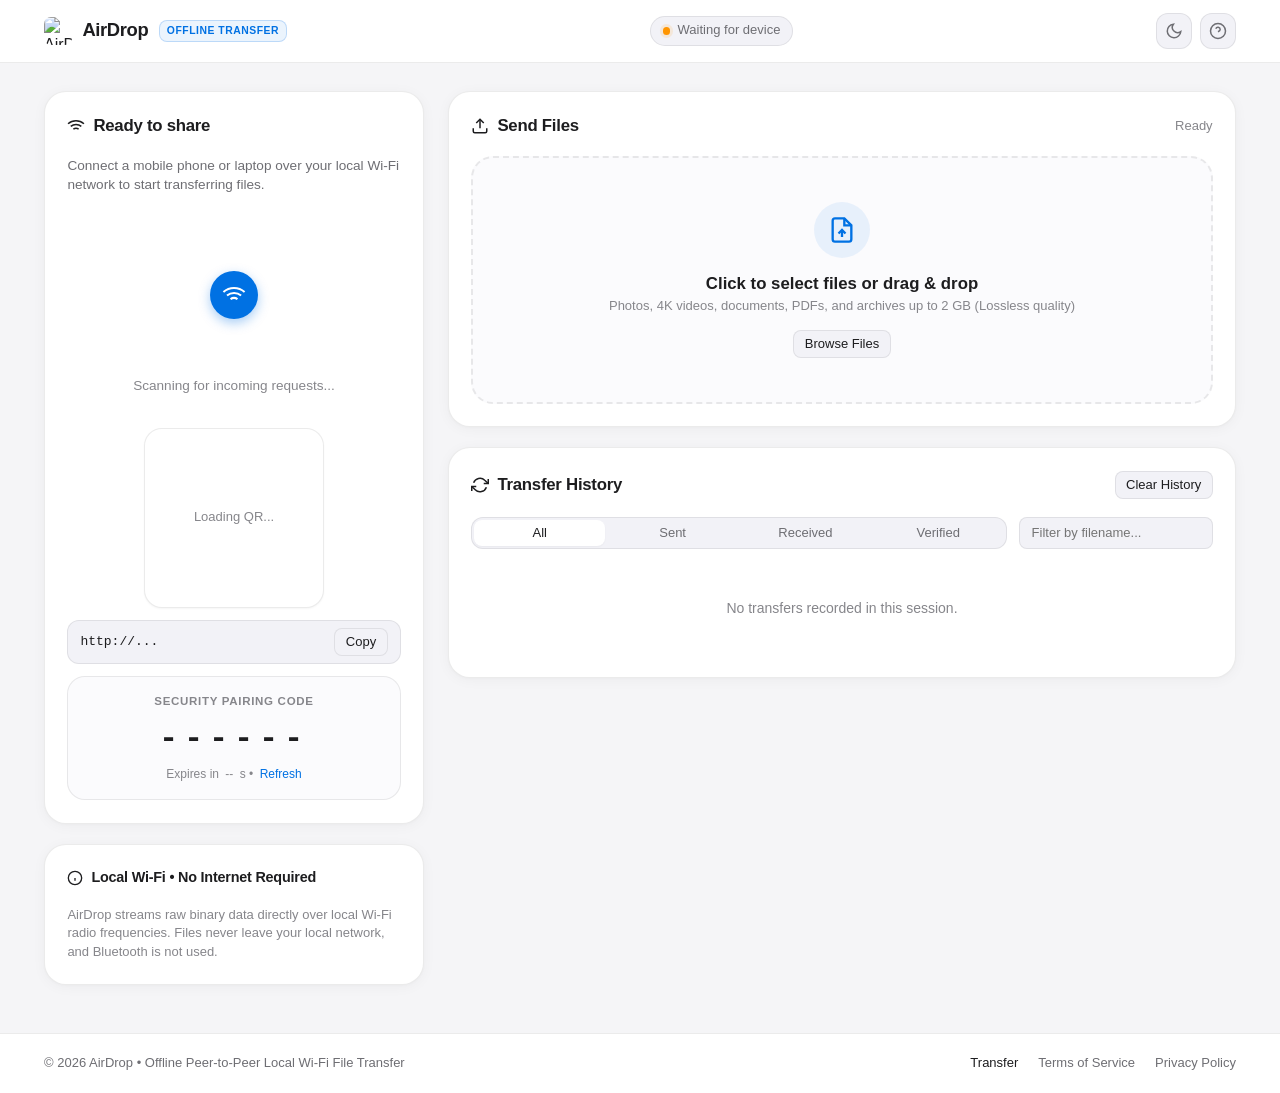
==== templates/index.html @ 707ced8e "Initial commit: AirDrop - Offline File Transfer System" ====
<!DOCTYPE html>
<html lang="en">
<head>
  <meta charset="UTF-8">
  <meta name="viewport" content="width=device-width, initial-scale=1.0, viewport-fit=cover">
  <title>AirDrop — Offline File Transfer</title>
  <meta name="description" content="Offline Wi-Fi peer-to-peer file transfer system inspired by Apple AirDrop. Transfer original full-quality files between laptop and phone without internet or Bluetooth.">
  <link rel="icon" type="image/svg+xml" href="/favicon.svg">
  <link rel="stylesheet" href="/static/css/styles.css">
</head>
<body>
  <!-- Apple-inspired Navigation Bar -->
  <header class="app-header">
    <div class="header-inner">
      <a href="/" class="brand-link" id="brandLink">
        <img src="/favicon.svg" alt="AirDrop Logo" width="28" height="28" class="brand-icon">
        <span class="brand-name">AirDrop</span>
        <span class="brand-badge">OFFLINE TRANSFER</span>
      </a>

      <div class="header-center">
        <!-- Authoritative Connection Status Indicator -->
        <div class="status-pill" id="connectionStatusPill" title="Connection state">
          <span class="status-dot waiting" id="statusDot"></span>
          <span id="connectionStateLabel">Waiting for device</span>
        </div>
      </div>

      <div class="header-actions">
        <!-- Theme Switcher -->
        <button id="themeToggleBtn" class="btn btn-secondary btn-icon" title="Toggle dark/light theme" aria-label="Toggle theme">
          <svg class="icon-sun" width="18" height="18" viewBox="0 0 24 24" fill="none" stroke="currentColor" stroke-width="2"><circle cx="12" cy="12" r="5"/><path d="M12 1v2M12 21v2M4.22 4.22l1.42 1.42M18.36 18.36l1.42 1.42M1 12h2M21 12h2M4.22 19.78l1.42-1.42M18.36 5.64l1.42-1.42"/></svg>
          <svg class="icon-moon" width="18" height="18" viewBox="0 0 24 24" fill="none" stroke="currentColor" stroke-width="2"><path d="M21 12.79A9 9 0 1 1 11.21 3 7 7 0 0 0 21 12.79z"/></svg>
        </button>
        <!-- Help / Guide -->
        <button id="helpBtn" class="btn btn-secondary btn-icon" title="Setup & Help Guide" aria-label="Help Guide">
          <svg width="18" height="18" viewBox="0 0 24 24" fill="none" stroke="currentColor" stroke-width="2"><circle cx="12" cy="12" r="10"/><path d="M9.09 9a3 3 0 0 1 5.83 1c0 2-3 3-3 3"/><line x1="12" y1="17" x2="12.01" y2="17"/></svg>
        </button>
        <!-- Disconnect Session -->
        <button id="disconnectBtn" class="btn btn-secondary btn-sm" title="End transfer session" style="display: none;">
          Disconnect
        </button>
      </div>
    </div>
  </header>

  <!-- Main Application Container -->
  <main class="page-container">

    <!-- Host Pairing Request Alert Container -->
    <div id="pairingBannerContainer"></div>

    <div class="dashboard-grid">

      <!-- LEFT COLUMN: Connection, Pairing, and Device Discovery -->
      <aside class="sidebar-col">

        <!-- Host Connection Panel -->
        <div class="card" id="hostConnectionCard">
          <div class="card-header">
            <h2 class="card-title" id="connectionCardTitle">
              <svg width="18" height="18" viewBox="0 0 24 24" fill="none" stroke="currentColor" stroke-width="2"><path d="M5 12.55a11 11 0 0 1 14.08 0M1.42 9a16 16 0 0 1 21.16 0M8.53 16.11a6 6 0 0 1 6.95 0M12 20h.01"/></svg>
              <span id="connectionCardHeading">Ready to share</span>
            </h2>
          </div>

          <p class="card-desc" id="connectionCardDesc">
            Connect a mobile phone or laptop over your local Wi-Fi network to start transferring files.
          </p>

          <!-- Dynamic State View 1: Waiting for Device (Radar Pulse & QR Code) -->
          <div id="waitingForDeviceView">
            <div class="radar-hero">
              <div class="radar-waves">
                <div class="radar-ring r1"></div>
                <div class="radar-ring r2"></div>
                <div class="radar-ring r3"></div>
                <div class="radar-center-icon">
                  <svg width="24" height="24" viewBox="0 0 24 24" fill="none" stroke="currentColor" stroke-width="2"><path d="M5 12.55a11 11 0 0 1 14.08 0M1.42 9a16 16 0 0 1 21.16 0M8.53 16.11a6 6 0 0 1 6.95 0M12 20h.01"/></svg>
                </div>
              </div>
              <div class="text-muted" style="font-weight: 500; font-size: 0.85rem;">Scanning for incoming requests...</div>
            </div>

            <!-- QR Code Box -->
            <div class="qr-box" id="qrContainer">
              <span class="text-muted">Loading QR...</span>
            </div>

            <!-- Connection URL -->
            <div class="connection-url-bar">
              <span class="connection-url-text" id="accessUrlText">http://...</span>
              <button class="btn btn-secondary btn-sm" id="copyUrlBtn" title="Copy URL">Copy</button>
            </div>

            <!-- Network Interface Selector (Shown if host has multiple network adapters) -->
            <div id="interfaceSelectorContainer" style="margin: 0.5rem 0; display: none;">
              <label for="interfaceSelect" class="text-muted" style="display: block; font-size: 0.72rem; margin-bottom: 0.25rem;">Active Network Adapter:</label>
              <select id="interfaceSelect" class="btn btn-secondary btn-sm" style="width: 100%; text-align: left;"></select>
            </div>

            <!-- 6-Digit Pairing PIN Box -->
            <div class="pairing-pin-container">
              <div class="pairing-pin-label">Security Pairing Code</div>
              <div class="pairing-pin-digits" id="pairingCodeDisplay">------</div>
              <div class="pairing-pin-expiry">
                Expires in <span id="pairingTimerDisplay">--</span>s &bull;
                <a href="#" id="refreshCodeLink" style="color: var(--accent); text-decoration: none;">Refresh</a>
              </div>
            </div>
          </div>

          <!-- Dynamic State View 2: Connected Device Display -->
          <div id="connectedDeviceView" style="display: none;">
            <div class="connected-device-banner">
              <div class="device-avatar-icon" id="deviceAvatarIcon">
                <svg width="22" height="22" viewBox="0 0 24 24" fill="none" stroke="currentColor" stroke-width="2"><rect x="5" y="2" width="14" height="20" rx="2" ry="2"/><line x1="12" y1="18" x2="12.01" y2="18"/></svg>
              </div>
              <div class="device-details-body">
                <div class="device-headline" id="connectedDeviceName">Mobile Device</div>
                <div class="device-subline">
                  <span id="connectedDeviceIp">192.168.x.x</span> &bull;
                  <span id="connectedDeviceDuration">Connected</span>
                </div>
              </div>
            </div>

            <p class="text-muted" style="font-size: 0.8125rem; line-height: 1.45; margin-bottom: 0.75rem;">
              Direct peer-to-peer Wi-Fi connection active. Transfers stream at full local network bandwidth with SHA-256 verification.
            </p>

            <button class="btn btn-secondary btn-sm" id="disconnectDeviceBtn" style="width: 100%;">
              Disconnect Device
            </button>
          </div>

        </div>

        <!-- Client View: Pairing Input Form (Shown on Phone until paired) -->
        <div class="card" id="clientPairingCard" style="display: none;">
          <div class="card-header">
            <h2 class="card-title">
              <svg width="18" height="18" viewBox="0 0 24 24" fill="none" stroke="currentColor" stroke-width="2"><path d="M12 22s8-4 8-10V5l-8-3-8 3v7c0 6 8 10 8 10z"/></svg>
              Pair with Laptop
            </h2>
          </div>

          <p class="card-desc">
            Enter the 6-digit pairing code displayed on the laptop to authorize secure file transfers.
          </p>

          <form id="pairForm" class="pair-form">
            <input
              type="text"
              id="pairCodeInput"
              class="pair-input"
              maxlength="6"
              inputmode="numeric"
              pattern="[0-9]*"
              placeholder="000000"
              autocomplete="off"
              required
            >
            <button type="submit" class="btn btn-primary btn-lg" id="submitPairBtn">
              Authorize Device
            </button>
            <div id="pairStatusMessage" class="text-muted" style="text-align: center; min-height: 1.25rem;"></div>
          </form>
        </div>

        <!-- Offline Architecture Info Card -->
        <div class="card">
          <div class="card-header">
            <h3 class="card-title" style="font-size: 0.9rem;">
              <svg width="16" height="16" viewBox="0 0 24 24" fill="none" stroke="currentColor" stroke-width="2"><circle cx="12" cy="12" r="10"/><line x1="12" y1="16" x2="12" y2="12"/><line x1="12" y1="8" x2="12.01" y2="8"/></svg>
              Local Wi-Fi &bull; No Internet Required
            </h3>
          </div>
          <p class="text-muted" style="line-height: 1.45;">
            AirDrop streams raw binary data directly over local Wi-Fi radio frequencies. Files never leave your local network, and Bluetooth is not used.
          </p>
        </div>

      </aside>

      <!-- RIGHT COLUMN: File Sharing Workspace -->
      <section class="main-col">

        <!-- 1. Send Files Card -->
        <div class="card" id="sendFilesCard">
          <div class="card-header">
            <h2 class="card-title">
              <svg width="18" height="18" viewBox="0 0 24 24" fill="none" stroke="currentColor" stroke-width="2"><path d="M21 15v4a2 2 0 0 1-2 2H5a2 2 0 0 1-2-2v-4"/><polyline points="17 8 12 3 7 8"/><line x1="12" y1="3" x2="12" y2="15"/></svg>
              <span id="sendCardHeading">Send Files</span>
            </h2>
            <span class="text-muted" id="fileCountBadge">Ready</span>
          </div>

          <!-- Drag and Drop / Touch Picker Area -->
          <div class="dropzone-workspace" id="dropzone">
            <div class="dropzone-icon-circle">
              <svg width="28" height="28" viewBox="0 0 24 24" fill="none" stroke="currentColor" stroke-width="2">
                <path d="M14 2H6a2 2 0 0 0-2 2v16a2 2 0 0 0 2 2h12a2 2 0 0 0 2-2V8z"/>
                <polyline points="14 2 14 8 20 8"/>
                <line x1="12" y1="18" x2="12" y2="12"/>
                <polyline points="9 15 12 12 15 15"/>
              </svg>
            </div>
            <div>
              <div class="dropzone-title">Click to select files or drag & drop</div>
              <div class="dropzone-subtitle">Photos, 4K videos, documents, PDFs, and archives up to 2 GB (Lossless quality)</div>
            </div>
            <button type="button" class="btn btn-secondary btn-sm" style="pointer-events: none;">
              Browse Files
            </button>
            <input type="file" id="fileInput" class="file-input-hidden" multiple>
          </div>

          <!-- Staged / Selected Files Preview Tray -->
          <div id="stagedListContainer" class="staged-tray" style="display: none;">
            <div class="staged-tray-header">
              <span id="stagedCountHeading">Files Staged for Transfer</span>
              <div style="display: flex; gap: 0.5rem;">
                <button class="btn btn-secondary btn-sm" id="clearSelectionBtn">Clear</button>
                <button class="btn btn-primary btn-sm" id="confirmSendBtn">Transfer Now</button>
              </div>
            </div>
            <ul class="file-preview-list" id="stagedFileList"></ul>
          </div>
        </div>

        <!-- 2. Available Files to Download (Incoming from Laptop) -->
        <div class="card" id="incomingFilesCard" style="display: none;">
          <div class="card-header">
            <h2 class="card-title">
              <svg width="18" height="18" viewBox="0 0 24 24" fill="none" stroke="currentColor" stroke-width="2"><path d="M21 15v4a2 2 0 0 1-2 2H5a2 2 0 0 1-2-2v-4"/><polyline points="7 10 12 15 17 10"/><line x1="12" y1="15" x2="12" y2="3"/></svg>
              Available Downloads
            </h2>
            <button class="btn btn-secondary btn-sm" id="refreshFilesBtn" title="Refresh files list">
              Refresh
            </button>
          </div>
          <div id="incomingFilesList">
            <div class="empty-state">No incoming files staged right now.</div>
          </div>
        </div>

        <!-- 3. Active Transfers Card -->
        <div class="card" id="activeTransfersCard" style="display: none;">
          <div class="card-header">
            <h2 class="card-title">
              <svg width="18" height="18" viewBox="0 0 24 24" fill="none" stroke="currentColor" stroke-width="2"><circle cx="12" cy="12" r="10"/><polyline points="12 6 12 12 16 14"/></svg>
              Active Transfers
            </h2>
          </div>
          <div id="activeTransferContainer"></div>
        </div>

        <!-- 4. Transfer History Card -->
        <div class="card" id="historyCard">
          <div class="card-header">
            <h2 class="card-title">
              <svg width="18" height="18" viewBox="0 0 24 24" fill="none" stroke="currentColor" stroke-width="2"><polyline points="23 4 23 10 17 10"/><polyline points="1 20 1 14 7 14"/><path d="M3.51 9a9 9 0 0 1 14.85-3.36L23 10M1 14l4.64 4.36A9 9 0 0 0 20.49 15"/></svg>
              Transfer History
            </h2>
            <button class="btn btn-secondary btn-sm" id="clearHistoryBtn">Clear History</button>
          </div>

          <!-- Controls: Segmented Filter & Search -->
          <div style="display: flex; gap: 0.75rem; flex-wrap: wrap; margin-bottom: 0.85rem;">
            <div class="segmented-control" style="flex: 1; min-width: 240px;">
              <button class="segmented-btn active" data-filter="all">All</button>
              <button class="segmented-btn" data-filter="sent">Sent</button>
              <button class="segmented-btn" data-filter="received">Received</button>
              <button class="segmented-btn" data-filter="verified">Verified</button>
            </div>
            <input
              type="text"
              id="historySearchInput"
              class="btn btn-secondary btn-sm"
              placeholder="Filter by filename..."
              style="padding: 0.4rem 0.75rem; min-width: 170px; text-align: left;"
            >
          </div>

          <!-- History Item Cards List -->
          <div class="history-list" id="historyList">
            <div class="empty-state">No transfers recorded in this session.</div>
          </div>
        </div>

      </section>

    </div>
  </main>

  <!-- Checksum Modal -->
  <div class="modal-overlay" id="checksumModal">
    <div class="modal-card">
      <div class="modal-header">
        <h3 class="card-title">SHA-256 Cryptographic Digest</h3>
        <button class="btn btn-secondary btn-icon btn-sm" id="closeChecksumModal">&times;</button>
      </div>
      <div class="modal-body">
        <p style="margin-bottom: 0.5rem; font-weight: 600;" id="modalFileTitle">Filename</p>
        <p class="text-muted" style="margin-bottom: 0.75rem;">
          Calculated byte-for-byte over the complete file stream to ensure 100% lossless data integrity:
        </p>
        <div style="background-color: var(--bg-card-subtle); border: 1px solid var(--border); padding: 0.85rem; border-radius: var(--radius-md); font-family: var(--font-mono); font-size: 0.8125rem; word-break: break-all;" id="modalHashContent">
          hash
        </div>
      </div>
      <div style="display: flex; justify-content: flex-end; gap: 0.5rem;">
        <button class="btn btn-secondary btn-sm" id="copyHashBtn">Copy Hash</button>
        <button class="btn btn-primary btn-sm" id="dismissChecksumModal">Done</button>
      </div>
    </div>
  </div>

  <!-- Help & Guide Modal -->
  <div class="modal-overlay" id="helpModal">
    <div class="modal-card">
      <div class="modal-header">
        <h3 class="card-title">AirDrop Setup & Troubleshooting</h3>
        <button class="btn btn-secondary btn-icon btn-sm" id="closeHelpModal">&times;</button>
      </div>
      <div class="modal-body">
        <h4 style="margin-bottom: 0.35rem;">1. Connecting Without Internet Access</h4>
        <p class="text-muted" style="margin-bottom: 0.85rem;">
          Turn on <strong>Mobile Hotspot</strong> in Windows Settings (Network & internet &rarr; Mobile hotspot). Connect your mobile phone to this Wi-Fi hotspot. Transfers stream at full local Wi-Fi speeds even if Windows displays "No Internet".
        </p>

        <h4 style="margin-bottom: 0.35rem;">2. Mobile Phone Data Routing</h4>
        <p class="text-muted" style="margin-bottom: 0.85rem;">
          When connected to offline Wi-Fi, some phones attempt to route browser traffic through Mobile Cellular Data. Temporarily <strong>turn off Mobile Data</strong> on your phone, or tap the system alert and select <strong>"Stay Connected"</strong>.
        </p>

        <h4 style="margin-bottom: 0.35rem;">3. Full Quality File Integrity</h4>
        <p class="text-muted">
          Unlike messaging platforms, AirDrop never resizes images or recompresses 4K videos. The cryptographic SHA-256 hash mathematically verifies that every byte matches the original file.
        </p>
      </div>
      <div style="display: flex; justify-content: flex-end;">
        <button class="btn btn-primary btn-sm" id="dismissHelpModal">Got It</button>
      </div>
    </div>
  </div>

  <!-- Toast Container -->
  <div class="toast-container" id="toastContainer"></div>

  <!-- Footer -->
  <footer class="app-footer">
    <div class="footer-inner">
      <p class="footer-copy">&copy; 2026 AirDrop &bull; Offline Peer-to-Peer Local Wi-Fi File Transfer</p>
      <nav class="footer-nav">
        <a href="/" class="active">Transfer</a>
        <a href="/terms">Terms of Service</a>
        <a href="/privacy">Privacy Policy</a>
      </nav>
    </div>
  </footer>

  <!-- Application Logic -->
  <script src="/static/js/app.js"></script>
</body>
</html>
---- static/css/styles.css ----
/*
 * AirDrop — Offline File Transfer
 * Apple-inspired System UI Design System (macOS & iOS)
 * Minimalist, calm, responsive, and precision-engineered.
 */

:root {
  --font-sans: -apple-system, BlinkMacSystemFont, "SF Pro Text", "SF Pro Display", "SF Pro", "Helvetica Neue", Helvetica, Arial, sans-serif;
  --font-mono: "SF Mono", "SFMono-Regular", ui-monospace, Menlo, Monaco, Consolas, monospace;

  /* Apple Light System Palette */
  --bg-page: #f5f5f7;
  --bg-card: #ffffff;
  --bg-card-secondary: #fbfbfd;
  --bg-card-subtle: #f2f2f7;
  --border: rgba(0, 0, 0, 0.08);
  --border-subtle: rgba(0, 0, 0, 0.04);
  --border-focus: #0071e3;
  --text-primary: #1d1d1f;
  --text-secondary: #6e6e73;
  --text-muted: #86868b;
  --accent: #0071e3;
  --accent-hover: #0077ed;
  --accent-subtle: rgba(0, 113, 227, 0.08);
  --accent-border: rgba(0, 113, 227, 0.2);
  --success: #34c759;
  --success-subtle: rgba(52, 199, 89, 0.12);
  --success-border: rgba(52, 199, 89, 0.25);
  --warning: #ff9500;
  --warning-subtle: rgba(255, 149, 0, 0.12);
  --warning-border: rgba(255, 149, 0, 0.25);
  --danger: #ff3b30;
  --danger-subtle: rgba(255, 59, 48, 0.1);
  --danger-border: rgba(255, 59, 48, 0.25);

  --radius-sm: 8px;
  --radius-md: 12px;
  --radius-lg: 18px;
  --radius-xl: 22px;
  --radius-full: 9999px;

  --shadow-sm: 0 1px 2px rgba(0, 0, 0, 0.04);
  --shadow-card: 0 2px 14px rgba(0, 0, 0, 0.04), 0 1px 3px rgba(0, 0, 0, 0.02);
  --shadow-floating: 0 12px 36px rgba(0, 0, 0, 0.08), 0 4px 12px rgba(0, 0, 0, 0.04);

  --transition-fast: 0.18s cubic-bezier(0.16, 1, 0.3, 1);
  --transition-normal: 0.28s cubic-bezier(0.16, 1, 0.3, 1);
}

[data-theme="dark"] {
  /* Apple Dark System Palette */
  --bg-page: #000000;
  --bg-card: #1c1c1e;
  --bg-card-secondary: #242426;
  --bg-card-subtle: #2c2c2e;
  --border: rgba(255, 255, 255, 0.1);
  --border-subtle: rgba(255, 255, 255, 0.05);
  --border-focus: #2997ff;
  --text-primary: #f5f5f7;
  --text-secondary: #a1a1a6;
  --text-muted: #86868b;
  --accent: #2997ff;
  --accent-hover: #40a9ff;
  --accent-subtle: rgba(41, 151, 255, 0.14);
  --accent-border: rgba(41, 151, 255, 0.3);
  --success: #30d158;
  --success-subtle: rgba(48, 209, 88, 0.16);
  --success-border: rgba(48, 209, 88, 0.3);
  --warning: #ffd60a;
  --warning-subtle: rgba(255, 214, 10, 0.16);
  --warning-border: rgba(255, 214, 10, 0.3);
  --danger: #ff453a;
  --danger-subtle: rgba(255, 69, 58, 0.16);
  --danger-border: rgba(255, 69, 58, 0.3);

  --shadow-sm: 0 1px 2px rgba(0, 0, 0, 0.4);
  --shadow-card: 0 2px 14px rgba(0, 0, 0, 0.35);
  --shadow-floating: 0 16px 40px rgba(0, 0, 0, 0.65);
}

/* Reset and Layout */
*, *::before, *::after {
  box-sizing: border-box;
  margin: 0;
  padding: 0;
}

body {
  font-family: var(--font-sans);
  background-color: var(--bg-page);
  color: var(--text-primary);
  line-height: 1.45;
  -webkit-font-smoothing: antialiased;
  min-height: 100vh;
  display: flex;
  flex-direction: column;
}

h1, h2, h3, h4 {
  color: var(--text-primary);
  font-weight: 600;
  letter-spacing: -0.015em;
}

p {
  color: var(--text-secondary);
}

.text-muted {
  color: var(--text-muted);
  font-size: 0.8125rem;
}

.text-mono {
  font-family: var(--font-mono);
}

/* Header */
.app-header {
  background-color: var(--bg-card);
  border-bottom: 1px solid var(--border);
  position: sticky;
  top: 0;
  z-index: 50;
  backdrop-filter: blur(12px);
  -webkit-backdrop-filter: blur(12px);
}

.header-inner {
  max-width: 1240px;
  margin: 0 auto;
  padding: 0.8rem 1.5rem;
  display: flex;
  align-items: center;
  justify-content: space-between;
  gap: 1rem;
}

.brand-link {
  display: flex;
  align-items: center;
  gap: 0.65rem;
  text-decoration: none;
  color: var(--text-primary);
}

.brand-icon {
  display: block;
  border-radius: 7px;
}

.brand-name {
  font-size: 1.15rem;
  font-weight: 600;
  letter-spacing: -0.02em;
}

.brand-badge {
  font-size: 0.65rem;
  font-weight: 600;
  padding: 0.15rem 0.45rem;
  border-radius: var(--radius-sm);
  background-color: var(--accent-subtle);
  color: var(--accent);
  border: 1px solid var(--accent-border);
  letter-spacing: 0.05em;
}

.header-center {
  display: flex;
  align-items: center;
  gap: 0.6rem;
}

.header-actions {
  display: flex;
  align-items: center;
  gap: 0.5rem;
}

/* Connection State Status Pills */
.status-pill {
  display: inline-flex;
  align-items: center;
  gap: 0.45rem;
  font-size: 0.8125rem;
  font-weight: 500;
  padding: 0.3rem 0.75rem;
  border-radius: var(--radius-full);
  background-color: var(--bg-card-subtle);
  border: 1px solid var(--border);
  color: var(--text-secondary);
  transition: all var(--transition-fast);
}

.status-dot {
  width: 7.5px;
  height: 7.5px;
  border-radius: 50%;
  flex-shrink: 0;
}

.status-dot.waiting {
  background-color: var(--warning);
  box-shadow: 0 0 0 3px var(--warning-subtle);
}

.status-dot.connected {
  background-color: var(--success);
  box-shadow: 0 0 0 3px var(--success-subtle);
}

.status-dot.disconnected {
  background-color: var(--text-muted);
}

/* Layout */
.page-container {
  max-width: 1240px;
  width: 100%;
  margin: 0 auto;
  padding: 1.75rem 1.5rem 3rem;
  flex: 1;
}

.content-narrow {
  max-width: 740px;
}

.dashboard-grid {
  display: grid;
  grid-template-columns: 380px 1fr;
  gap: 1.5rem;
  align-items: start;
}

@media (max-width: 960px) {
  .dashboard-grid {
    grid-template-columns: 1fr;
  }
}

/* Apple Cards */
.card {
  background-color: var(--bg-card);
  border: 1px solid var(--border);
  border-radius: var(--radius-xl);
  padding: 1.4rem;
  box-shadow: var(--shadow-card);
  position: relative;
  transition: border-color var(--transition-fast), box-shadow var(--transition-fast);
}

.card + .card {
  margin-top: 1.25rem;
}

.card-header {
  display: flex;
  align-items: center;
  justify-content: space-between;
  margin-bottom: 1.1rem;
}

.card-title {
  font-size: 1.05rem;
  font-weight: 600;
  display: flex;
  align-items: center;
  gap: 0.5rem;
}

.card-desc {
  font-size: 0.85rem;
  color: var(--text-secondary);
  margin-bottom: 1rem;
  line-height: 1.4;
}

/* Radar Animation / Waiting Container */
.radar-hero {
  display: flex;
  flex-direction: column;
  align-items: center;
  text-align: center;
  padding: 1.25rem 0.5rem;
  position: relative;
}

.radar-waves {
  width: 130px;
  height: 130px;
  border-radius: 50%;
  position: relative;
  display: flex;
  align-items: center;
  justify-content: center;
  margin-bottom: 1rem;
}

.radar-ring {
  position: absolute;
  border-radius: 50%;
  border: 1.5px solid var(--accent);
  opacity: 0;
  pointer-events: none;
}

.radar-ring.r1 {
  width: 50px;
  height: 50px;
  animation: airdrop-pulse 3s infinite cubic-bezier(0.2, 0.8, 0.4, 1);
}

.radar-ring.r2 {
  width: 90px;
  height: 90px;
  animation: airdrop-pulse 3s infinite 1s cubic-bezier(0.2, 0.8, 0.4, 1);
}

.radar-ring.r3 {
  width: 130px;
  height: 130px;
  animation: airdrop-pulse 3s infinite 2s cubic-bezier(0.2, 0.8, 0.4, 1);
}

.radar-center-icon {
  width: 48px;
  height: 48px;
  border-radius: 50%;
  background-color: var(--accent);
  color: #ffffff;
  display: flex;
  align-items: center;
  justify-content: center;
  box-shadow: 0 4px 12px rgba(0, 113, 227, 0.35);
  z-index: 2;
}

@keyframes airdrop-pulse {
  0% {
    transform: scale(0.6);
    opacity: 0.7;
  }
  70% {
    transform: scale(1.1);
    opacity: 0.15;
  }
  100% {
    transform: scale(1.25);
    opacity: 0;
  }
}

@media (prefers-reduced-motion: reduce) {
  .radar-ring {
    animation: none;
    opacity: 0.2;
    transform: none;
  }
}

/* QR Code & Pairing Box */
.qr-box {
  background-color: #ffffff;
  padding: 0.75rem;
  border-radius: var(--radius-lg);
  border: 1px solid var(--border);
  box-shadow: var(--shadow-sm);
  display: flex;
  align-items: center;
  justify-content: center;
  margin: 0.75rem auto;
  width: 180px;
  height: 180px;
}

.qr-box svg, .qr-box img {
  max-width: 100%;
  max-height: 100%;
  display: block;
}

.connection-url-bar {
  display: flex;
  align-items: center;
  gap: 0.5rem;
  background-color: var(--bg-card-subtle);
  border: 1px solid var(--border);
  padding: 0.45rem 0.75rem;
  border-radius: var(--radius-md);
  width: 100%;
  justify-content: space-between;
  margin: 0.75rem 0;
}

.connection-url-text {
  font-family: var(--font-mono);
  font-size: 0.8125rem;
  color: var(--text-primary);
  overflow: hidden;
  text-overflow: ellipsis;
  white-space: nowrap;
}

/* Apple Pairing PIN Card */
.pairing-pin-container {
  background-color: var(--bg-card-secondary);
  border: 1px solid var(--border);
  border-radius: var(--radius-lg);
  padding: 1rem;
  text-align: center;
  margin-top: 0.75rem;
}

.pairing-pin-label {
  font-size: 0.72rem;
  font-weight: 600;
  text-transform: uppercase;
  letter-spacing: 0.06em;
  color: var(--text-muted);
  margin-bottom: 0.35rem;
}

.pairing-pin-digits {
  font-family: var(--font-mono);
  font-size: 2rem;
  font-weight: 700;
  letter-spacing: 0.18em;
  color: var(--text-primary);
  margin: 0.25rem 0;
}

.pairing-pin-expiry {
  font-size: 0.75rem;
  color: var(--text-muted);
  display: flex;
  align-items: center;
  justify-content: center;
  gap: 0.4rem;
}

/* Connected Device Status Card */
.connected-device-banner {
  display: flex;
  align-items: center;
  gap: 1rem;
  background-color: var(--success-subtle);
  border: 1px solid var(--success-border);
  border-radius: var(--radius-lg);
  padding: 1rem 1.2rem;
  margin-bottom: 1rem;
}

.device-avatar-icon {
  width: 44px;
  height: 44px;
  border-radius: 50%;
  background-color: var(--success);
  color: #ffffff;
  display: flex;
  align-items: center;
  justify-content: center;
  flex-shrink: 0;
}

.device-details-body {
  flex: 1;
  overflow: hidden;
}

.device-headline {
  font-size: 0.95rem;
  font-weight: 600;
  color: var(--text-primary);
}

.device-subline {
  font-size: 0.78rem;
  color: var(--text-secondary);
  display: flex;
  align-items: center;
  gap: 0.4rem;
  flex-wrap: wrap;
}

/* Pairing Authorization Request Banner */
.pairing-request-alert {
  background-color: var(--warning-subtle);
  border: 1px solid var(--warning-border);
  border-radius: var(--radius-lg);
  padding: 1rem 1.2rem;
  margin-bottom: 1.25rem;
  display: flex;
  flex-direction: column;
  gap: 0.6rem;
  box-shadow: var(--shadow-sm);
  animation: banner-enter 0.25s cubic-bezier(0.16, 1, 0.3, 1);
}

@keyframes banner-enter {
  from {
    opacity: 0;
    transform: translateY(-8px);
  }
  to {
    opacity: 1;
    transform: translateY(0);
  }
}

.pairing-request-header {
  font-size: 0.92rem;
  font-weight: 600;
  color: var(--text-primary);
  display: flex;
  align-items: center;
  gap: 0.5rem;
}

.pairing-request-actions {
  display: flex;
  gap: 0.6rem;
  justify-content: flex-end;
  margin-top: 0.25rem;
}

/* Buttons */
.btn {
  display: inline-flex;
  align-items: center;
  justify-content: center;
  gap: 0.4rem;
  font-family: inherit;
  font-size: 0.875rem;
  font-weight: 500;
  padding: 0.5rem 0.95rem;
  border-radius: var(--radius-md);
  border: 1px solid transparent;
  cursor: pointer;
  text-decoration: none;
  transition: all var(--transition-fast);
  white-space: nowrap;
  outline: none;
}

.btn:focus-visible {
  box-shadow: 0 0 0 3px var(--accent-subtle);
}

.btn-primary {
  background-color: var(--accent);
  color: #ffffff;
}

.btn-primary:hover {
  background-color: var(--accent-hover);
}

.btn-secondary {
  background-color: var(--bg-card-subtle);
  color: var(--text-primary);
  border-color: var(--border);
}

.btn-secondary:hover {
  background-color: var(--border);
}

.btn-danger {
  background-color: var(--danger-subtle);
  color: var(--danger);
  border-color: var(--danger-border);
}

.btn-danger:hover {
  background-color: var(--danger);
  color: #ffffff;
}

.btn-icon {
  padding: 0.5rem;
  border-radius: var(--radius-md);
  color: var(--text-secondary);
}

.btn-icon:hover {
  color: var(--text-primary);
  background-color: var(--bg-card-subtle);
}

.btn-sm {
  font-size: 0.8125rem;
  padding: 0.35rem 0.65rem;
  border-radius: var(--radius-sm);
}

.btn-lg {
  font-size: 0.95rem;
  padding: 0.75rem 1.4rem;
  border-radius: var(--radius-lg);
  font-weight: 600;
}

/* Theme Toggle Icon Switching */
[data-theme="light"] .icon-sun {
  display: none;
}
[data-theme="light"] .icon-moon {
  display: block;
}
[data-theme="dark"] .icon-sun {
  display: block;
}
[data-theme="dark"] .icon-moon {
  display: none;
}

/* File Sharing Workspace & Drag Drop */
.dropzone-workspace {
  border: 2px dashed var(--border);
  border-radius: var(--radius-xl);
  background-color: var(--bg-card-secondary);
  padding: 2.75rem 1.5rem;
  text-align: center;
  cursor: pointer;
  transition: all var(--transition-normal);
  display: flex;
  flex-direction: column;
  align-items: center;
  justify-content: center;
  gap: 0.9rem;
}

.dropzone-workspace:hover, .dropzone-workspace.dragover {
  border-color: var(--accent);
  background-color: var(--accent-subtle);
  transform: scale(0.995);
}

.dropzone-icon-circle {
  width: 56px;
  height: 56px;
  border-radius: 50%;
  background-color: var(--accent-subtle);
  color: var(--accent);
  display: flex;
  align-items: center;
  justify-content: center;
}

.dropzone-title {
  font-size: 1.05rem;
  font-weight: 600;
}

.dropzone-subtitle {
  font-size: 0.8125rem;
  color: var(--text-muted);
}

.file-input-hidden {
  display: none;
}

/* Staged Files Preview */
.staged-tray {
  margin-top: 1.25rem;
  border-top: 1px solid var(--border-subtle);
  padding-top: 1rem;
}

.staged-tray-header {
  display: flex;
  align-items: center;
  justify-content: space-between;
  margin-bottom: 0.75rem;
  font-size: 0.85rem;
  font-weight: 600;
}

.file-preview-list {
  list-style: none;
  display: flex;
  flex-direction: column;
  gap: 0.5rem;
}

.file-preview-item {
  display: flex;
  align-items: center;
  justify-content: space-between;
  padding: 0.65rem 0.9rem;
  background-color: var(--bg-card-subtle);
  border: 1px solid var(--border);
  border-radius: var(--radius-md);
  gap: 0.75rem;
  transition: background-color var(--transition-fast);
}

.file-preview-info {
  display: flex;
  align-items: center;
  gap: 0.65rem;
  overflow: hidden;
}

.file-preview-title {
  font-size: 0.875rem;
  font-weight: 500;
  overflow: hidden;
  text-overflow: ellipsis;
  white-space: nowrap;
}

/* Active Transfer Cards */
.transfer-card {
  background-color: var(--bg-card-secondary);
  border: 1px solid var(--border);
  border-radius: var(--radius-lg);
  padding: 1rem;
  margin-bottom: 0.75rem;
  animation: card-appear 0.25s cubic-bezier(0.16, 1, 0.3, 1);
}

@keyframes card-appear {
  from {
    opacity: 0;
    transform: translateY(6px);
  }
  to {
    opacity: 1;
    transform: translateY(0);
  }
}

.transfer-card-header {
  display: flex;
  align-items: center;
  justify-content: space-between;
  margin-bottom: 0.5rem;
  gap: 0.5rem;
}

.transfer-card-title {
  font-size: 0.9rem;
  font-weight: 600;
  overflow: hidden;
  text-overflow: ellipsis;
  white-space: nowrap;
}

.progress-track {
  width: 100%;
  height: 6px;
  background-color: var(--border);
  border-radius: var(--radius-full);
  overflow: hidden;
  margin: 0.5rem 0;
}

.progress-bar {
  height: 100%;
  background-color: var(--accent);
  width: 0%;
  border-radius: var(--radius-full);
  transition: width 0.2s ease;
}

.progress-meta {
  display: flex;
  justify-content: space-between;
  align-items: center;
  font-size: 0.75rem;
  color: var(--text-muted);
}

/* Segmented Control */
.segmented-control {
  display: flex;
  background-color: var(--bg-card-subtle);
  border: 1px solid var(--border);
  border-radius: var(--radius-md);
  padding: 2px;
  gap: 2px;
}

.segmented-btn {
  flex: 1;
  padding: 0.35rem 0.65rem;
  font-size: 0.8125rem;
  font-weight: 500;
  border: none;
  background: none;
  color: var(--text-secondary);
  border-radius: var(--radius-sm);
  cursor: pointer;
  transition: all var(--transition-fast);
  text-align: center;
}

.segmented-btn.active {
  background-color: var(--bg-card);
  color: var(--text-primary);
  box-shadow: var(--shadow-sm);
}

/* Badges */
.badge {
  display: inline-flex;
  align-items: center;
  gap: 0.3rem;
  font-size: 0.72rem;
  font-weight: 600;
  padding: 0.18rem 0.5rem;
  border-radius: var(--radius-full);
  border: 1px solid transparent;
}

.badge-verified {
  background-color: var(--success-subtle);
  color: var(--success);
  border-color: var(--success-border);
}

.badge-calculated {
  background-color: var(--accent-subtle);
  color: var(--accent);
  border-color: var(--accent-border);
}

.badge-mismatch {
  background-color: var(--danger-subtle);
  color: var(--danger);
  border-color: var(--danger-border);
}

.hash-preview {
  font-family: var(--font-mono);
  font-size: 0.72rem;
  color: var(--text-muted);
  cursor: pointer;
  text-decoration: underline dotted;
}

/* Mobile Pair Form */
.pair-form {
  display: flex;
  flex-direction: column;
  gap: 0.85rem;
  max-width: 320px;
  margin: 1.5rem auto;
}

.pair-input {
  font-family: var(--font-mono);
  font-size: 1.75rem;
  text-align: center;
  letter-spacing: 0.22em;
  padding: 0.85rem;
  border-radius: var(--radius-lg);
  border: 1.5px solid var(--border);
  background-color: var(--bg-card);
  color: var(--text-primary);
  outline: none;
  transition: border-color var(--transition-fast);
}

.pair-input:focus {
  border-color: var(--border-focus);
}

/* History Cards */
.history-list {
  display: flex;
  flex-direction: column;
  gap: 0.65rem;
  margin-top: 0.85rem;
}

.history-card-item {
  display: flex;
  align-items: center;
  justify-content: space-between;
  padding: 0.85rem 1rem;
  background-color: var(--bg-card-secondary);
  border: 1px solid var(--border);
  border-radius: var(--radius-lg);
  gap: 0.75rem;
  transition: all var(--transition-fast);
}

.history-card-item:hover {
  border-color: var(--text-muted);
}

.history-info {
  display: flex;
  align-items: center;
  gap: 0.75rem;
  overflow: hidden;
}

.history-meta-sub {
  font-size: 0.75rem;
  color: var(--text-muted);
  display: flex;
  gap: 0.5rem;
  align-items: center;
  flex-wrap: wrap;
  margin-top: 0.15rem;
}

/* Modals */
.modal-overlay {
  position: fixed;
  inset: 0;
  background-color: rgba(0, 0, 0, 0.45);
  backdrop-filter: blur(8px);
  -webkit-backdrop-filter: blur(8px);
  display: flex;
  align-items: center;
  justify-content: center;
  padding: 1.25rem;
  z-index: 100;
  opacity: 0;
  pointer-events: none;
  transition: opacity var(--transition-fast);
}

.modal-overlay.active {
  opacity: 1;
  pointer-events: auto;
}

.modal-card {
  background-color: var(--bg-card);
  border: 1px solid var(--border);
  border-radius: var(--radius-xl);
  max-width: 500px;
  width: 100%;
  box-shadow: var(--shadow-floating);
  padding: 1.5rem;
  transform: scale(0.96);
  transition: transform var(--transition-normal);
}

.modal-overlay.active .modal-card {
  transform: scale(1);
}

.modal-header {
  display: flex;
  justify-content: space-between;
  align-items: center;
  margin-bottom: 1rem;
}

.modal-body {
  margin-bottom: 1.25rem;
  font-size: 0.875rem;
  color: var(--text-secondary);
  word-break: break-all;
}

/* Floating Toast Notification */
.toast-container {
  position: fixed;
  bottom: 1.5rem;
  left: 50%;
  transform: translateX(-50%);
  z-index: 200;
  pointer-events: none;
  display: flex;
  flex-direction: column;
  gap: 0.5rem;
  align-items: center;
}

.toast {
  background-color: var(--text-primary);
  color: var(--bg-card);
  padding: 0.5rem 1rem;
  border-radius: var(--radius-full);
  font-size: 0.8125rem;
  font-weight: 500;
  box-shadow: var(--shadow-floating);
  display: flex;
  align-items: center;
  gap: 0.5rem;
  animation: toast-in 0.25s cubic-bezier(0.16, 1, 0.3, 1);
  pointer-events: auto;
}

@keyframes toast-in {
  from {
    opacity: 0;
    transform: translateY(10px);
  }
  to {
    opacity: 1;
    transform: translateY(0);
  }
}

/* Empty State */
.empty-state {
  text-align: center;
  padding: 2.25rem 1rem;
  color: var(--text-muted);
  font-size: 0.875rem;
}

/* Footer */
.app-footer {
  border-top: 1px solid var(--border);
  background-color: var(--bg-card);
  margin-top: auto;
}

.footer-inner {
  max-width: 1240px;
  margin: 0 auto;
  padding: 1.25rem 1.5rem;
  display: flex;
  align-items: center;
  justify-content: space-between;
  gap: 1rem;
  font-size: 0.8125rem;
  color: var(--text-muted);
}

.footer-nav {
  display: flex;
  gap: 1.25rem;
}

.footer-nav a {
  color: var(--text-secondary);
  text-decoration: none;
}

.footer-nav a:hover, .footer-nav a.active {
  color: var(--text-primary);
}

/* Mobile Optimizations */
@media (max-width: 680px) {
  .page-container {
    padding: 1rem 1rem 2.5rem;
  }
  .card {
    padding: 1.1rem;
    border-radius: var(--radius-lg);
  }
  .header-inner {
    padding: 0.65rem 1rem;
  }
  .brand-badge {
    display: none;
  }
  .footer-inner {
    flex-direction: column;
    text-align: center;
  }
  .btn-lg {
    width: 100%;
    min-height: 48px;
  }
}
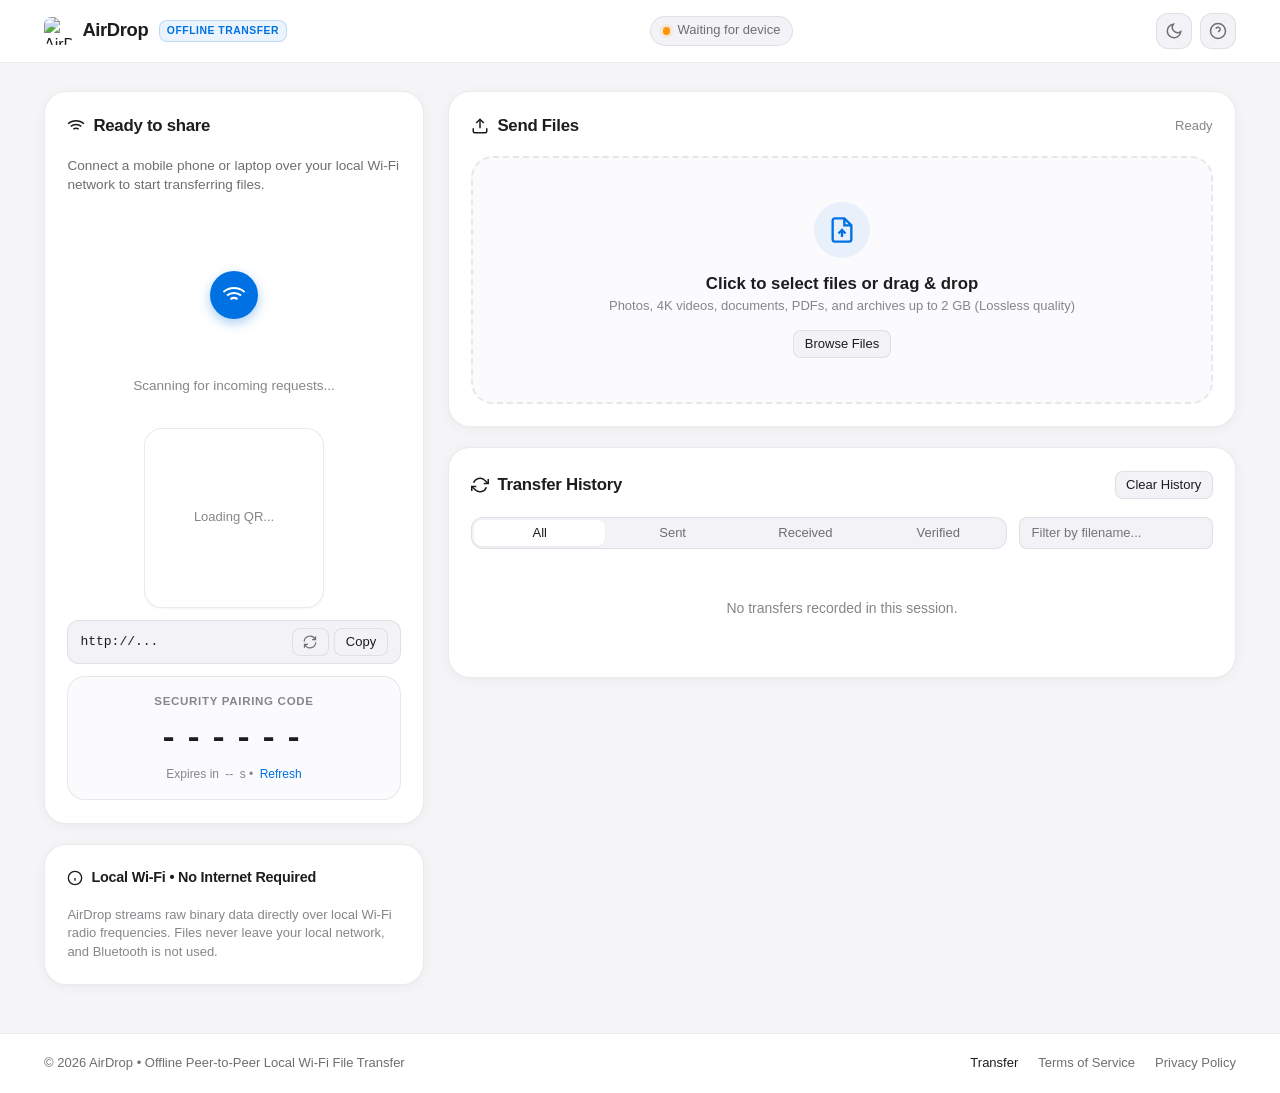
==== commit a67d88d8: "Enhance P2P visual transfer beam on both sender & receiver, add network rescan, and polish UI" ====
--- a/templates/index.html
+++ b/templates/index.html
@@ -90,7 +90,12 @@
             <!-- Connection URL -->
             <div class="connection-url-bar">
               <span class="connection-url-text" id="accessUrlText">http://...</span>
-              <button class="btn btn-secondary btn-sm" id="copyUrlBtn" title="Copy URL">Copy</button>
+              <div style="display: flex; gap: 0.35rem;">
+                <button class="btn btn-secondary btn-icon btn-sm" id="refreshNetworkBtn" title="Rescan Wi-Fi & network adapters">
+                  <svg width="14" height="14" viewBox="0 0 24 24" fill="none" stroke="currentColor" stroke-width="2"><path d="M21.5 2v6h-6M2.5 22v-6h6M2 11.5a10 10 0 0 1 18.8-4.3M22 12.5a10 10 0 0 1-18.8 4.2"/></svg>
+                </button>
+                <button class="btn btn-secondary btn-sm" id="copyUrlBtn" title="Copy URL">Copy</button>
+              </div>
             </div>
 
             <!-- Network Interface Selector (Shown if host has multiple network adapters) -->
--- a/static/css/styles.css
+++ b/static/css/styles.css
@@ -713,20 +713,32 @@
   white-space: nowrap;
 }
 
-/* Active Transfer Cards */
+/* Active Transfer Cards & Apple-Style P2P Beam Animation */
 .transfer-card {
   background-color: var(--bg-card-secondary);
   border: 1px solid var(--border);
-  border-radius: var(--radius-lg);
-  padding: 1rem;
-  margin-bottom: 0.75rem;
-  animation: card-appear 0.25s cubic-bezier(0.16, 1, 0.3, 1);
+  border-radius: var(--radius-xl);
+  padding: 1.25rem;
+  margin-bottom: 1rem;
+  box-shadow: var(--shadow-sm);
+  animation: card-appear 0.3s cubic-bezier(0.16, 1, 0.3, 1);
+  position: relative;
+  overflow: hidden;
+  transition: all var(--transition-normal);
+}
+
+.transfer-card.incoming-transfer {
+  border-left: 3px solid var(--accent);
+}
+
+.transfer-card.outgoing-transfer {
+  border-left: 3px solid var(--success);
 }
 
 @keyframes card-appear {
   from {
     opacity: 0;
-    transform: translateY(6px);
+    transform: translateY(8px);
   }
   to {
     opacity: 1;
@@ -738,25 +750,148 @@
   display: flex;
   align-items: center;
   justify-content: space-between;
-  margin-bottom: 0.5rem;
-  gap: 0.5rem;
+  margin-bottom: 0.75rem;
+  gap: 0.75rem;
+}
+
+.transfer-card-title-group {
+  display: flex;
+  align-items: center;
+  gap: 0.65rem;
+  overflow: hidden;
+  flex: 1;
 }
 
 .transfer-card-title {
-  font-size: 0.9rem;
+  font-size: 0.95rem;
   font-weight: 600;
+  color: var(--text-primary);
   overflow: hidden;
   text-overflow: ellipsis;
   white-space: nowrap;
 }
 
+/* Peer-to-Peer Visual Wireless Beam */
+.p2p-beam-stage {
+  display: flex;
+  align-items: center;
+  justify-content: space-between;
+  padding: 0.85rem 1.1rem;
+  background-color: var(--bg-card);
+  border: 1px solid var(--border-subtle);
+  border-radius: var(--radius-lg);
+  margin: 0.75rem 0;
+  position: relative;
+  overflow: hidden;
+}
+
+.p2p-device-node {
+  display: flex;
+  flex-direction: column;
+  align-items: center;
+  gap: 0.35rem;
+  z-index: 2;
+  min-width: 65px;
+}
+
+.p2p-node-avatar {
+  width: 42px;
+  height: 42px;
+  border-radius: 50%;
+  background-color: var(--bg-card-subtle);
+  border: 2px solid var(--border);
+  display: flex;
+  align-items: center;
+  justify-content: center;
+  color: var(--text-primary);
+  position: relative;
+  transition: all var(--transition-normal);
+}
+
+.p2p-device-node.active .p2p-node-avatar {
+  border-color: var(--accent);
+  box-shadow: 0 0 0 4px var(--accent-subtle);
+  color: var(--accent);
+}
+
+.p2p-node-name {
+  font-size: 0.72rem;
+  font-weight: 600;
+  color: var(--text-secondary);
+  text-align: center;
+  max-width: 85px;
+  overflow: hidden;
+  text-overflow: ellipsis;
+  white-space: nowrap;
+}
+
+/* Traveling Wireless Particle Beam */
+.p2p-beam-track {
+  flex: 1;
+  height: 2px;
+  background: var(--border);
+  margin: 0 0.85rem;
+  position: relative;
+  overflow: visible;
+  display: flex;
+  align-items: center;
+}
+
+.p2p-beam-pulses {
+  position: absolute;
+  top: 0;
+  left: 0;
+  width: 100%;
+  height: 100%;
+  background: linear-gradient(90deg, transparent, var(--accent), transparent);
+  animation: flowingBeam 1.6s infinite linear;
+}
+
+@keyframes flowingBeam {
+  0% { transform: translateX(-100%); }
+  100% { transform: translateX(100%); }
+}
+
+.p2p-flying-packet {
+  position: absolute;
+  top: -12px;
+  width: 24px;
+  height: 24px;
+  border-radius: 6px;
+  background-color: var(--accent);
+  color: #ffffff;
+  display: flex;
+  align-items: center;
+  justify-content: center;
+  box-shadow: 0 2px 8px rgba(0, 113, 227, 0.4);
+  animation: glideFlight 2s infinite cubic-bezier(0.4, 0, 0.2, 1);
+}
+
+.transfer-card.direction-reverse .p2p-flying-packet {
+  animation: glideFlightReverse 2s infinite cubic-bezier(0.4, 0, 0.2, 1);
+}
+
+@keyframes glideFlight {
+  0% { left: 5%; opacity: 0; transform: scale(0.7); }
+  20% { opacity: 1; transform: scale(1); }
+  80% { opacity: 1; transform: scale(1); }
+  100% { left: 90%; opacity: 0; transform: scale(0.7); }
+}
+
+@keyframes glideFlightReverse {
+  0% { left: 90%; opacity: 0; transform: scale(0.7); }
+  20% { opacity: 1; transform: scale(1); }
+  80% { opacity: 1; transform: scale(1); }
+  100% { left: 5%; opacity: 0; transform: scale(0.7); }
+}
+
 .progress-track {
   width: 100%;
-  height: 6px;
+  height: 7px;
   background-color: var(--border);
   border-radius: var(--radius-full);
   overflow: hidden;
-  margin: 0.5rem 0;
+  margin: 0.65rem 0 0.45rem 0;
 }
 
 .progress-bar {
@@ -764,15 +899,71 @@
   background-color: var(--accent);
   width: 0%;
   border-radius: var(--radius-full);
-  transition: width 0.2s ease;
+  transition: width 0.15s ease-out;
+  box-shadow: 0 0 6px var(--accent-subtle);
 }
 
 .progress-meta {
   display: flex;
   justify-content: space-between;
   align-items: center;
-  font-size: 0.75rem;
+  font-size: 0.78rem;
   color: var(--text-muted);
+}
+
+/* Completion Animated Checkmark SVG */
+.checkmark-wrap {
+  width: 24px;
+  height: 24px;
+  flex-shrink: 0;
+}
+
+.checkmark-svg {
+  width: 24px;
+  height: 24px;
+  border-radius: 50%;
+  display: block;
+  stroke-width: 2.5;
+  stroke: var(--success);
+  stroke-miterlimit: 10;
+  fill: none;
+}
+
+.checkmark-circle {
+  stroke-dasharray: 166;
+  stroke-dashoffset: 166;
+  stroke-width: 2.5;
+  stroke: var(--success);
+  fill: none;
+  animation: strokeCircle 0.5s cubic-bezier(0.65, 0, 0.45, 1) forwards;
+}
+
+.checkmark-check {
+  transform-origin: 50% 50%;
+  stroke-dasharray: 48;
+  stroke-dashoffset: 48;
+  stroke: var(--success);
+  animation: strokeCheck 0.3s cubic-bezier(0.65, 0, 0.45, 1) 0.4s forwards;
+}
+
+@keyframes strokeCircle {
+  100% { stroke-dashoffset: 0; }
+}
+
+@keyframes strokeCheck {
+  100% { stroke-dashoffset: 0; }
+}
+
+.verifying-spinner {
+  width: 13px;
+  height: 13px;
+  border: 2px solid var(--accent-subtle);
+  border-top-color: var(--accent);
+  border-radius: 50%;
+  animation: spin 0.8s infinite linear;
+  display: inline-block;
+  vertical-align: middle;
+  margin-right: 4px;
 }
 
 /* Segmented Control */
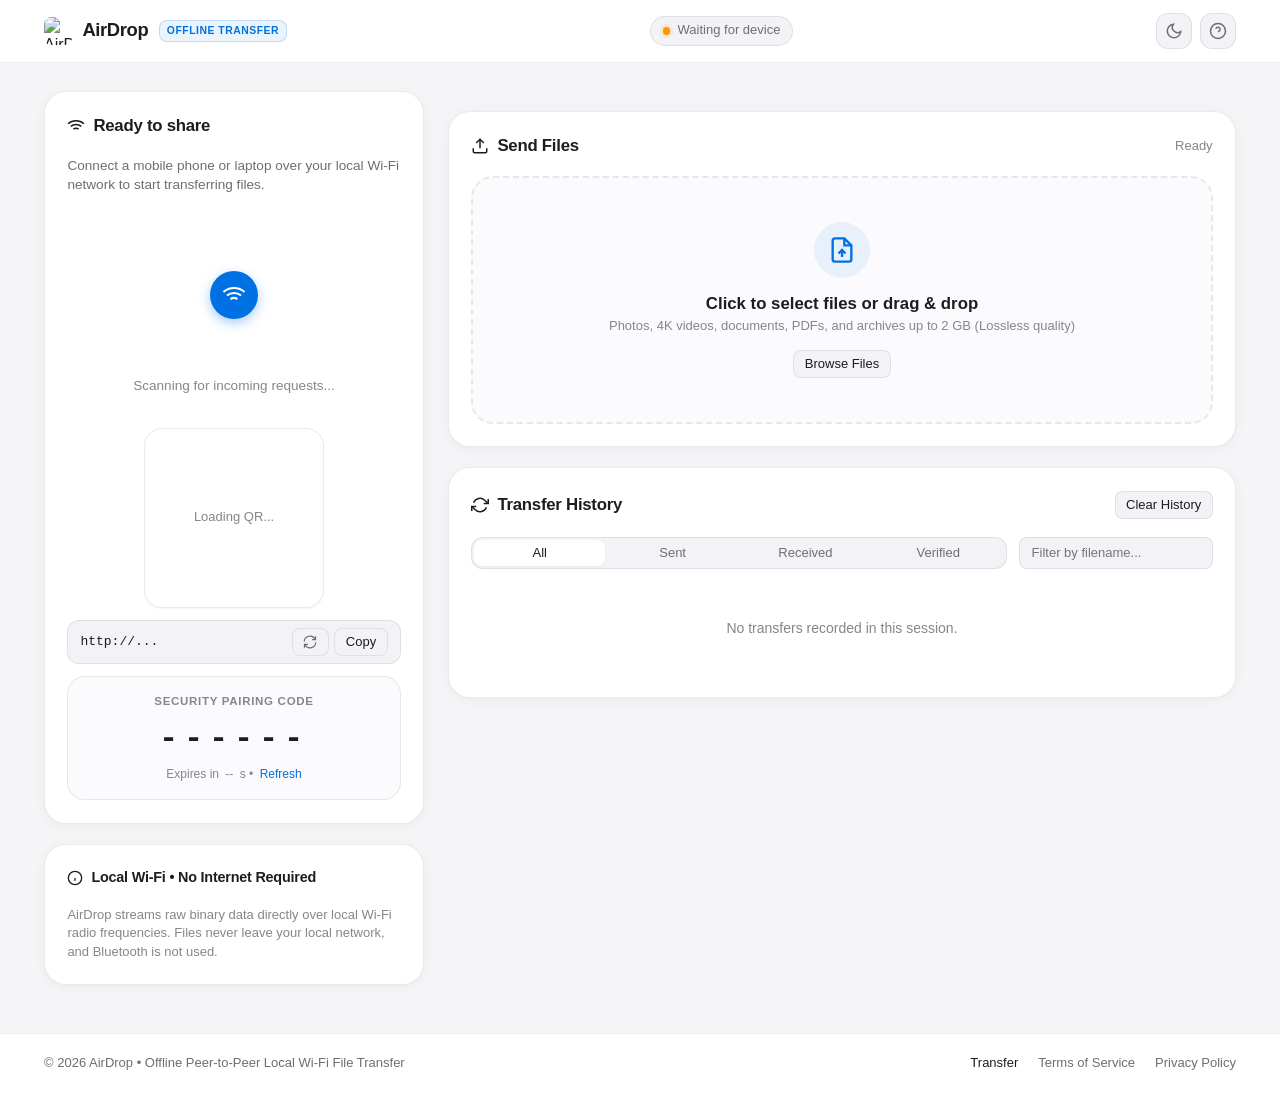
==== commit bdca4e40: "Fix mobile transfer animation display and resolve laptop animation loop" ====
--- a/templates/index.html
+++ b/templates/index.html
@@ -174,7 +174,7 @@
         </div>
 
         <!-- Offline Architecture Info Card -->
-        <div class="card">
+        <div class="card" id="offlineInfoCard">
           <div class="card-header">
             <h3 class="card-title" style="font-size: 0.9rem;">
               <svg width="16" height="16" viewBox="0 0 24 24" fill="none" stroke="currentColor" stroke-width="2"><circle cx="12" cy="12" r="10"/><line x1="12" y1="16" x2="12" y2="12"/><line x1="12" y1="8" x2="12.01" y2="8"/></svg>
@@ -191,7 +191,18 @@
       <!-- RIGHT COLUMN: File Sharing Workspace -->
       <section class="main-col">
 
-        <!-- 1. Send Files Card -->
+        <!-- 1. Active Transfers Card (Top of workspace so visible immediately) -->
+        <div class="card" id="activeTransfersCard" style="display: none;">
+          <div class="card-header">
+            <h2 class="card-title">
+              <svg width="18" height="18" viewBox="0 0 24 24" fill="none" stroke="currentColor" stroke-width="2"><circle cx="12" cy="12" r="10"/><polyline points="12 6 12 12 16 14"/></svg>
+              Active Transfers
+            </h2>
+          </div>
+          <div id="activeTransferContainer"></div>
+        </div>
+
+        <!-- 2. Send Files Card -->
         <div class="card" id="sendFilesCard">
           <div class="card-header">
             <h2 class="card-title">
@@ -234,7 +245,7 @@
           </div>
         </div>
 
-        <!-- 2. Available Files to Download (Incoming from Laptop) -->
+        <!-- 3. Available Files to Download (Incoming from Laptop) -->
         <div class="card" id="incomingFilesCard" style="display: none;">
           <div class="card-header">
             <h2 class="card-title">
@@ -248,17 +259,6 @@
           <div id="incomingFilesList">
             <div class="empty-state">No incoming files staged right now.</div>
           </div>
-        </div>
-
-        <!-- 3. Active Transfers Card -->
-        <div class="card" id="activeTransfersCard" style="display: none;">
-          <div class="card-header">
-            <h2 class="card-title">
-              <svg width="18" height="18" viewBox="0 0 24 24" fill="none" stroke="currentColor" stroke-width="2"><circle cx="12" cy="12" r="10"/><polyline points="12 6 12 12 16 14"/></svg>
-              Active Transfers
-            </h2>
-          </div>
-          <div id="activeTransferContainer"></div>
         </div>
 
         <!-- 4. Transfer History Card -->
--- a/static/css/styles.css
+++ b/static/css/styles.css
@@ -237,6 +237,25 @@
 @media (max-width: 960px) {
   .dashboard-grid {
     grid-template-columns: 1fr;
+    display: flex;
+    flex-direction: column;
+  }
+  .sidebar-col {
+    display: contents;
+  }
+  #hostConnectionCard, #clientPairingCard {
+    order: 1;
+    width: 100%;
+  }
+  .main-col {
+    order: 2;
+    display: flex;
+    flex-direction: column;
+    width: 100%;
+  }
+  #offlineInfoCard {
+    order: 3;
+    width: 100%;
   }
 }
 
@@ -885,6 +904,17 @@
   100% { left: 5%; opacity: 0; transform: scale(0.7); }
 }
 
+.transfer-card.completed .p2p-flying-packet,
+.transfer-card.completed .p2p-beam-pulses {
+  animation: none !important;
+  display: none !important;
+}
+
+.transfer-card.completed .progress-bar {
+  background-color: var(--success) !important;
+  width: 100% !important;
+}
+
 .progress-track {
   width: 100%;
   height: 7px;
